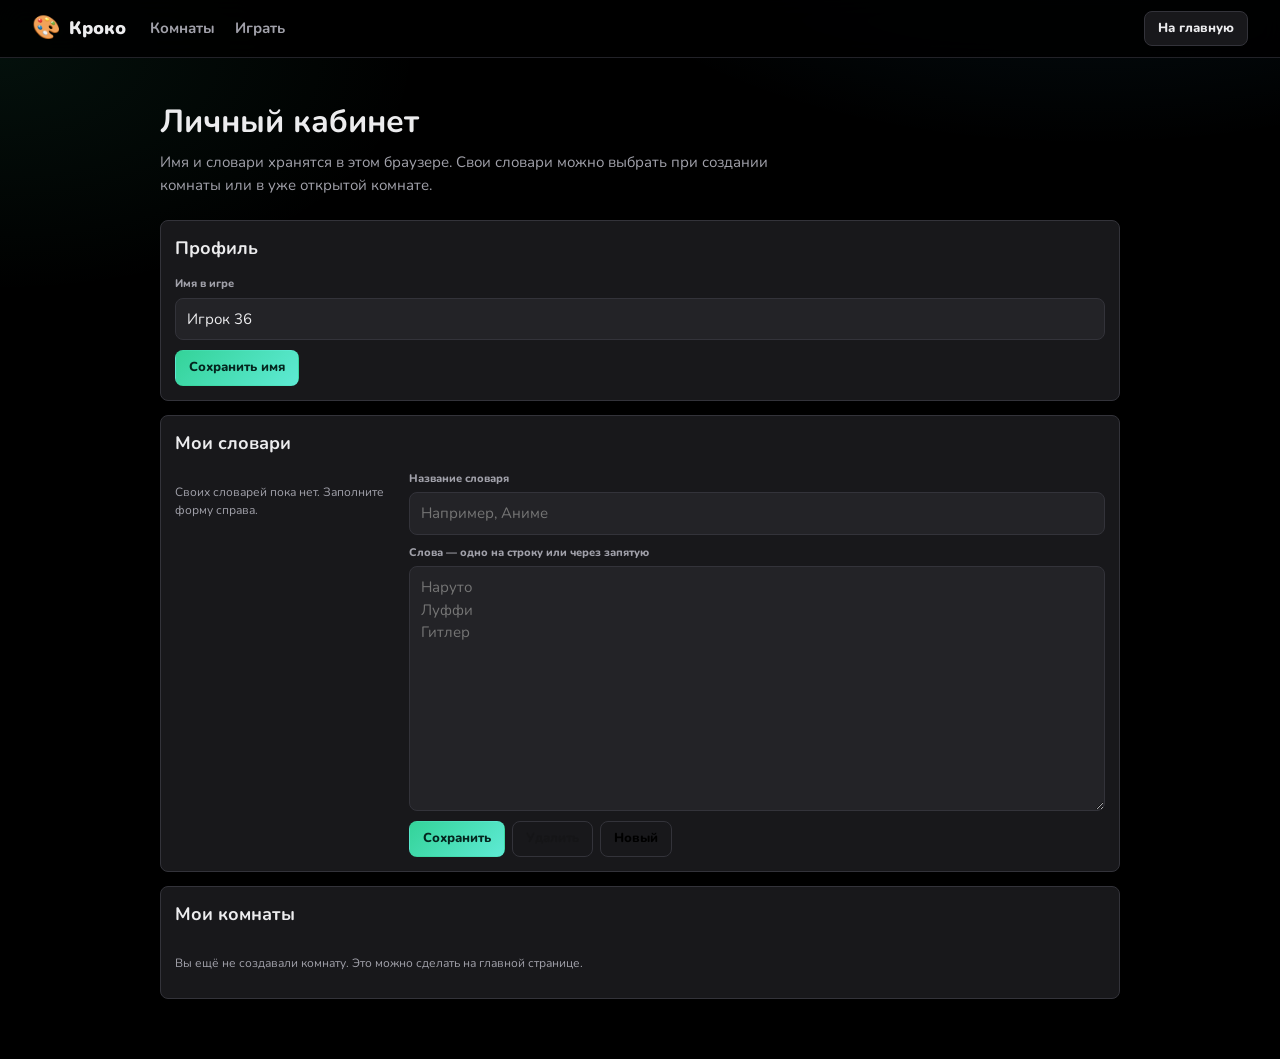
==== cabinet.html @ 7e6cdfc5 "Redesign room, add rooms/dictionaries and rewrite brushes - Compact croch-like room layout with perm" ====
<!doctype html>
<html lang="ru">
<head>
  <meta charset="utf-8">
  <meta name="viewport" content="width=device-width, initial-scale=1">
  <title>Личный кабинет — Кроко</title>
  <link rel="icon" href="data:image/svg+xml,<svg xmlns='http://www.w3.org/2000/svg' viewBox='0 0 100 100'><text y='.9em' font-size='90'>🎨</text></svg>">
  <link rel="stylesheet" href="styles.css">
</head>
<body data-page="cabinet">
  <header class="topbar">
    <a class="brand" href="index.html"><span class="brand-mark">🎨</span><span>Кроко</span></a>
    <nav class="topnav"><a href="index.html">Комнаты</a><a href="game.html">Играть</a></nav>
    <a class="button ghost small" href="index.html">На главную</a>
  </header>

  <main class="cabinet">
    <div class="cabinet-head">
      <h1>Личный кабинет</h1>
      <p class="muted">Имя и словари хранятся в этом браузере. Свои словари можно выбрать при создании комнаты или в уже открытой комнате.</p>
    </div>

    <div class="cabinet-grid">
      <section class="card cabinet-card">
        <h2>Профиль</h2>
        <form id="profileForm">
          <label><span>Имя в игре</span><input id="profileName" maxlength="20" required></label>
          <button class="button primary small" type="submit">Сохранить имя</button>
        </form>
        <p class="saved-line" id="profileSaved" hidden>Сохранено</p>
      </section>

      <section class="card cabinet-card grow-card">
        <h2>Мои словари</h2>
        <div class="dict-layout">
          <div class="dict-list" id="dictList"></div>
          <form class="dict-editor" id="dictForm">
            <label><span>Название словаря</span><input id="dictName" maxlength="30" placeholder="Например, Аниме" required></label>
            <label>
              <span>Слова — одно на строку или через запятую</span>
              <textarea id="dictWords" rows="10" placeholder="Наруто&#10;Луффи&#10;Гитлер" required></textarea>
            </label>
            <div class="dict-actions">
              <button class="button primary small" type="submit">Сохранить</button>
              <button class="button ghost small" id="dictDelete" type="button">Удалить</button>
              <button class="button ghost small" id="dictNew" type="button">Новый</button>
            </div>
          </form>
        </div>
      </section>

      <section class="card cabinet-card">
        <h2>Мои комнаты</h2>
        <div class="my-rooms" id="myRooms"></div>
      </section>
    </div>
  </main>

  <script src="mqtt.min.js"></script>
  <script src="app.js"></script>
  <script src="cabinet.js"></script>
</body>
</html>
---- styles.css ----
@import url('https://fonts.googleapis.com/css2?family=Nunito:wght@400;600;700;800;900&display=swap');

:root {
  --bg: #000000;
  --surface: #18181b;
  --surface-2: #232327;
  --line: #33333a;
  --text: #ececee;
  --muted: #a1a1aa;
  --green: #34d399;
  --sky: #38bdf8;
  --violet: #a78bfa;
  --danger: #fb7185;
  --radius: 8px;
}

* { box-sizing: border-box; }
[hidden] { display: none !important; }
html { scroll-behavior: smooth; }

body {
  margin: 0;
  min-height: 100vh;
  color: var(--text);
  background:
    radial-gradient(900px 420px at 85% -10%, rgba(56, 189, 248, .10), transparent 60%),
    radial-gradient(700px 400px at 0% 5%, rgba(52, 211, 153, .08), transparent 60%),
    var(--bg);
  font-family: Nunito, ui-rounded, "Segoe UI", Roboto, Arial, sans-serif;
  font-size: 15px;
  line-height: 1.5;
}
a { color: inherit; text-decoration: none; }
button, input, select, textarea { font: inherit; }
button { cursor: pointer; }
.muted { color: var(--muted); }

.topbar {
  position: sticky;
  top: 0;
  z-index: 50;
  display: flex;
  align-items: center;
  gap: 24px;
  height: 58px;
  padding: 0 clamp(12px, 3vw, 32px);
  border-bottom: 1px solid #222228;
  background: rgba(0, 0, 0, .86);
  backdrop-filter: blur(12px);
}
.brand { display: inline-flex; align-items: center; gap: 8px; font-size: 18px; font-weight: 900; }
.brand-mark { font-size: 23px; }
.topnav { display: flex; gap: 20px; margin-right: auto; color: var(--muted); font-weight: 700; }
.topnav a:hover { color: var(--text); }

.button {
  display: inline-flex;
  align-items: center;
  justify-content: center;
  gap: 6px;
  padding: 10px 16px;
  border: 1px solid transparent;
  border-radius: var(--radius);
  font-weight: 800;
  transition: filter .15s ease, transform .15s ease;
}
.button:hover { filter: brightness(1.08); transform: translateY(-1px); }
.button.primary { color: #04251e; background: linear-gradient(135deg, var(--green), #5eead4); }
.button.ghost { border-color: var(--line); background: var(--surface); }
.button.small { padding: 7px 13px; font-size: 13px; }
.button.danger { color: #fff; background: #7f1d2e; }

.live-dot { display: inline-block; width: 8px; height: 8px; border-radius: 50%; background: var(--green); box-shadow: 0 0 0 4px rgba(52, 211, 153, .12); }
.live-dot.off { background: var(--muted); box-shadow: none; }
.card { padding: 14px; border: 1px solid var(--line); border-radius: var(--radius); background: var(--surface); }
.card h3 { display: flex; align-items: center; justify-content: space-between; margin: 0 0 12px; font-size: 13px; font-weight: 800; }
.count { color: var(--green); font-size: 11px; }
.label { color: var(--muted); font-size: 10px; font-weight: 900; text-transform: uppercase; letter-spacing: .09em; }
.link-button { border: 0; padding: 0; color: var(--sky); background: transparent; font-size: 12px; font-weight: 700; text-decoration: underline; }

/* Главная */
.home { max-width: 1180px; margin: 0 auto; padding: 0 20px 60px; }
.hero { display: grid; grid-template-columns: minmax(0, 1.15fr) minmax(280px, .85fr); align-items: center; gap: 40px; padding: 70px 0 62px; }
.eyebrow { display: inline-flex; align-items: center; gap: 9px; margin-bottom: 16px; color: var(--green); font-size: 12px; font-weight: 900; text-transform: uppercase; letter-spacing: .09em; }
.hero h1 { margin: 0 0 16px; font-size: clamp(38px, 5.5vw, 64px); line-height: 1.04; letter-spacing: -.04em; }
.hero h1 span { background: linear-gradient(90deg, var(--green), var(--sky), var(--violet)); -webkit-background-clip: text; background-clip: text; color: transparent; }
.lead { max-width: 580px; margin: 0 0 24px; color: #c3c8cf; font-size: 17px; }
.hero-actions { display: flex; flex-wrap: wrap; gap: 10px; margin-bottom: 26px; }
.hero-stats { display: flex; gap: 28px; }
.hero-stats div { display: grid; }
.hero-stats b { font-size: 24px; }
.hero-stats span { color: var(--muted); font-size: 11px; }

.hero-art { position: relative; min-height: 270px; }
.sheet { padding: 14px; border: 1px solid var(--line); border-radius: 14px; background: var(--surface); box-shadow: 0 22px 50px rgba(0, 0, 0, .45); transform: rotate(-2deg); }
.sheet-top { display: flex; gap: 6px; margin-bottom: 8px; }
.sheet-top i { width: 8px; height: 8px; border-radius: 50%; background: var(--danger); }
.sheet-top i:nth-child(2) { background: #fbbf24; }
.sheet-top i:nth-child(3) { background: var(--green); }
.doodle { display: block; width: 100%; height: 190px; padding: 8px; border-radius: 8px; background: #f8faf9; }
.sheet-word { margin-top: 8px; color: var(--muted); font-size: 12px; }
.sheet-word b { color: var(--green); letter-spacing: .18em; }
.bubble { position: absolute; right: -4px; bottom: 14px; padding: 8px 14px; border-radius: 12px 12px 12px 4px; background: var(--green); color: #04251e; font-weight: 900; transform: rotate(5deg); }

.rooms, .create-section { padding: 18px 0; }
.section-heading { display: flex; align-items: flex-end; justify-content: space-between; gap: 20px; margin-bottom: 16px; }
.section-heading h2, .how h2 { margin: 0 0 3px; font-size: 26px; letter-spacing: -.02em; }
.section-heading p { margin: 0; }
.room-list { display: grid; grid-template-columns: repeat(auto-fill, minmax(280px, 1fr)); gap: 12px; }
.room-card { display: flex; align-items: center; gap: 14px; padding: 16px; border: 1px solid var(--line); border-radius: var(--radius); background: var(--surface); transition: border-color .15s ease, transform .15s ease; }
.room-card:hover { border-color: rgba(52, 211, 153, .65); transform: translateY(-2px); }
.room-emoji { display: grid; place-items: center; flex: 0 0 46px; height: 46px; border-radius: 8px; background: rgba(52, 211, 153, .12); font-size: 24px; }
.room-info { flex: 1; min-width: 0; }
.room-info h3 { margin: 0 0 2px; font-size: 16px; }
.room-info p { margin: 0; color: var(--muted); font-size: 12px; }
.room-side { display: grid; justify-items: end; gap: 6px; }
.room-online { display: flex; align-items: center; gap: 6px; color: var(--muted); font-size: 11px; }
.room-online b { color: var(--text); }

.create-form { display: grid; grid-template-columns: 1fr 220px auto; align-items: end; gap: 12px; }
.create-form label, .cabinet-card label, .dict-editor label { display: grid; gap: 5px; }
.create-form label > span, .cabinet-card label > span, .dict-editor label > span { color: var(--muted); font-size: 11px; font-weight: 800; }
input, select, textarea {
  width: 100%;
  padding: 9px 11px;
  border: 1px solid var(--line);
  border-radius: var(--radius);
  outline: 0;
  background: var(--surface-2);
  color: var(--text);
}
input:focus, select:focus, textarea:focus { border-color: var(--green); }
textarea { resize: vertical; }

.how { margin-top: 26px; padding-top: 30px; border-top: 1px solid var(--line); }
.steps { display: grid; grid-template-columns: repeat(3, 1fr); gap: 12px; margin-top: 16px; }
.steps article { padding: 16px; border: 1px solid var(--line); border-radius: var(--radius); background: var(--surface); }
.steps article > span { display: grid; place-items: center; width: 26px; height: 26px; border-radius: 6px; background: rgba(52, 211, 153, .14); color: var(--green); font-weight: 900; }
.steps h3 { margin: 8px 0 3px; font-size: 15px; }
.steps p { margin: 0; color: var(--muted); font-size: 12px; }
.footer { max-width: 1180px; margin: 0 auto; padding: 18px 20px 32px; border-top: 1px solid var(--line); color: var(--muted); font-size: 11px; }
.footer a { color: var(--sky); }

/* Игра */
.game-topbar { height: 52px; gap: 16px; }
.room-meta { display: flex; align-items: center; gap: 10px; margin-right: auto; font-size: 12px; color: var(--muted); }
.room-meta strong { color: var(--text); font-size: 14px; font-weight: 900; }
.room-badge { padding: 2px 7px; border-radius: 5px; background: rgba(167, 139, 250, .16); color: var(--violet); font-size: 10px; font-weight: 900; }
.dict-label { display: none; }
.dict-select { width: auto; max-width: 180px; padding: 4px 8px; font-size: 11px; }
.top-actions { display: flex; align-items: center; gap: 7px; }
.connection { color: var(--muted); font-size: 11px; }
.connection.online { color: var(--green); }

.game-shell {
  display: grid;
  grid-template-columns: 128px minmax(0, 820px) 300px;
  justify-content: center;
  align-items: start;
  gap: 12px;
  padding: 12px;
}

.tool-rail {
  position: sticky;
  top: 64px;
  display: flex;
  flex-direction: column;
  gap: 8px;
  padding: 10px;
  border: 1px solid var(--line);
  border-radius: var(--radius);
  background: var(--surface);
}
.rail-title, .recent-title { color: var(--muted); font-size: 10px; font-weight: 900; text-transform: uppercase; letter-spacing: .08em; }
.tool-grid { display: grid; grid-template-columns: repeat(2, 1fr); gap: 5px; }
.tool-btn {
  display: grid;
  place-items: center;
  aspect-ratio: 1;
  padding: 0;
  border: 1px solid var(--line);
  border-radius: 7px;
  background: var(--surface-2);
  color: #d7dbe0;
}
.tool-btn svg { width: 20px; height: 20px; }
.tool-btn:hover { border-color: var(--sky); }
.tool-btn.active { border-color: var(--green); background: rgba(52, 211, 153, .16); color: var(--green); }
.rail-sep { height: 1px; background: var(--line); }
.rail-label { display: flex; justify-content: space-between; color: var(--muted); font-size: 10px; font-weight: 800; }
.rail-label b { color: var(--text); }
.tool-rail input[type="range"] { width: 100%; padding: 0; accent-color: var(--green); }
.color-row { display: grid; grid-template-columns: 34px 1fr; gap: 4px; }
.color-row input[type="color"] { width: 34px; height: 32px; padding: 2px; border: 1px solid var(--line); border-radius: 6px; background: var(--surface-2); }
.color-row input[type="text"] { min-width: 0; padding: 5px 4px; font-size: 9px; }
.recent-colors { display: grid; grid-template-columns: repeat(4, 1fr); gap: 4px; }
.recent-color { height: 20px; padding: 0; border: 1px solid var(--line); border-radius: 5px; }
.rail-actions { display: grid; gap: 5px; }
.rail-button { padding: 7px 4px; border: 1px solid var(--line); border-radius: 6px; background: var(--surface-2); color: var(--text); font-size: 10px; font-weight: 800; }
.rail-button:hover { border-color: var(--sky); }
.rail-button.danger:hover { border-color: var(--danger); color: var(--danger); }

.stage { min-width: 0; }
.wordbar {
  display: flex;
  align-items: center;
  justify-content: space-between;
  gap: 16px;
  margin-bottom: 10px;
  padding: 10px 14px;
  border: 1px solid var(--line);
  border-radius: var(--radius);
  background: var(--surface);
}
.word-block { display: grid; justify-items: start; }
.word-block strong { max-width: 380px; overflow: hidden; color: var(--green); font-size: 24px; letter-spacing: .13em; text-overflow: ellipsis; white-space: nowrap; }
.round-info { display: flex; align-items: center; gap: 14px; color: var(--muted); font-size: 11px; }
.round-info b { color: var(--text); }
.timer { padding: 4px 8px; border-radius: 6px; background: var(--surface-2); color: var(--green); font-size: 13px; font-weight: 900; }

.canvas-wrap {
  position: relative;
  width: auto;
  max-width: 100%;
  height: clamp(340px, calc(100vh - 210px), 570px);
  aspect-ratio: 4 / 3;
  margin: 0 auto;
  overflow: hidden;
  border: 1px solid var(--line);
  border-radius: 10px;
  background: #fff;
  box-shadow: 0 16px 40px rgba(0, 0, 0, .45);
}
#drawCanvas { display: block; width: 100%; height: 100%; touch-action: none; }
.brush-cursor {
  position: absolute;
  z-index: 5;
  border: 1px solid rgba(0, 0, 0, .85);
  border-radius: 50%;
  box-shadow: 0 0 0 1px rgba(255, 255, 255, .9);
  pointer-events: none;
  transform: translate(-50%, -50%);
}
.canvas-overlay {
  position: absolute;
  inset: 0;
  display: grid;
  place-content: center;
  justify-items: center;
  gap: 3px;
  background: rgba(0, 0, 0, .72);
  color: #fff;
  text-align: center;
}
.canvas-overlay > span { font-size: 36px; }
.canvas-overlay p { margin: 0; }
.stage-footer { display: flex; justify-content: space-between; gap: 10px; padding: 8px 4px 0; font-size: 11px; }

.side-panel { display: flex; flex-direction: column; gap: 10px; min-height: 0; }
.players-card { flex: 0 0 auto; max-height: 220px; }
.players { display: grid; gap: 5px; max-height: 160px; margin: 0; padding: 0; overflow: auto; list-style: none; }
.player { display: flex; align-items: center; gap: 7px; padding: 5px 7px; border-radius: 6px; background: var(--surface-2); font-size: 11px; }
.avatar { display: grid; place-items: center; flex: 0 0 22px; width: 22px; height: 22px; border-radius: 6px; color: #06231d; font-weight: 900; }
.player-name { flex: 1; overflow: hidden; text-overflow: ellipsis; white-space: nowrap; }
.player-tag { color: var(--green); font-size: 9px; font-weight: 900; }
.ban-btn { padding: 2px 5px; border: 1px solid rgba(251, 113, 133, .35); border-radius: 4px; background: transparent; color: var(--danger); font-size: 9px; font-weight: 900; }
.ban-btn:hover { background: rgba(251, 113, 133, .14); }
.chat-card { display: flex; flex: 1; flex-direction: column; min-height: 260px; }
.messages { display: flex; flex: 1; flex-direction: column; gap: 5px; min-height: 0; max-height: calc(100vh - 330px); overflow-y: auto; padding-right: 2px; }
.message { padding: 5px 8px; border-radius: 6px; background: var(--surface-2); font-size: 11px; }
.message b { color: var(--green); }
.message.system { border: 1px dashed var(--line); background: transparent; color: var(--muted); }
.message.hit { border: 1px solid var(--green); background: rgba(52, 211, 153, .1); }
.chat-form { display: flex; gap: 6px; margin-top: 8px; }
.chat-form input { min-width: 0; }
.chat-form .button { flex: 0 0 auto; }

/* Кабинет */
.cabinet { max-width: 1000px; margin: 0 auto; padding: 40px 20px 60px; }
.cabinet-head h1 { margin: 0 0 5px; font-size: 32px; }
.cabinet-head p { max-width: 640px; margin: 0 0 24px; }
.cabinet-grid { display: grid; gap: 14px; }
.cabinet-card h2 { margin: 0 0 14px; font-size: 18px; }
.cabinet-card form { display: grid; gap: 10px; justify-items: start; }
.cabinet-card form label { width: 100%; }
.saved-line { margin: 8px 0 0; color: var(--green); font-size: 12px; font-weight: 800; }
.dict-layout { display: grid; grid-template-columns: 220px 1fr; gap: 14px; }
.dict-list { display: grid; align-content: start; gap: 6px; }
.dict-item { display: flex; align-items: center; justify-content: space-between; gap: 8px; padding: 8px 10px; border: 1px solid var(--line); border-radius: 6px; background: var(--surface-2); font-size: 12px; text-align: left; }
.dict-item.active { border-color: var(--green); color: var(--green); }
.dict-item small { color: var(--muted); }
.dict-editor { display: grid; gap: 10px; }
.dict-actions { display: flex; flex-wrap: wrap; gap: 7px; }
.my-rooms { display: grid; gap: 6px; }
.my-room { display: flex; align-items: center; justify-content: space-between; gap: 10px; padding: 8px 10px; border-radius: 6px; background: var(--surface-2); font-size: 12px; }
.my-room a { color: var(--sky); font-weight: 800; }
.empty { color: var(--muted); font-size: 12px; }

.modal { width: min(400px, calc(100vw - 30px)); padding: 20px; border: 1px solid var(--line); border-radius: 12px; background: var(--surface); color: var(--text); }
.modal::backdrop { background: rgba(0, 0, 0, .75); }
.modal h3 { margin: 0 0 4px; }
.modal p { margin: 0 0 12px; font-size: 12px; }
.modal input { margin-bottom: 12px; }

@media (max-width: 1200px) {
  .game-shell { grid-template-columns: 128px minmax(0, 1fr); }
  .side-panel { grid-column: 1 / -1; display: grid; grid-template-columns: 1fr 1fr; }
  .messages { max-height: 260px; }
}
@media (max-width: 820px) {
  .topnav { display: none; }
  .hero, .steps, .dict-layout { grid-template-columns: 1fr; }
  .hero-art { display: none; }
  .create-form { grid-template-columns: 1fr; }
  .game-shell { grid-template-columns: 104px minmax(0, 1fr); padding: 8px; gap: 8px; }
  .tool-rail { top: 60px; padding: 7px; }
  .side-panel { grid-template-columns: 1fr; }
  .room-meta .dict-label, .dict-select { display: none; }
  .wordbar { flex-wrap: wrap; }
}
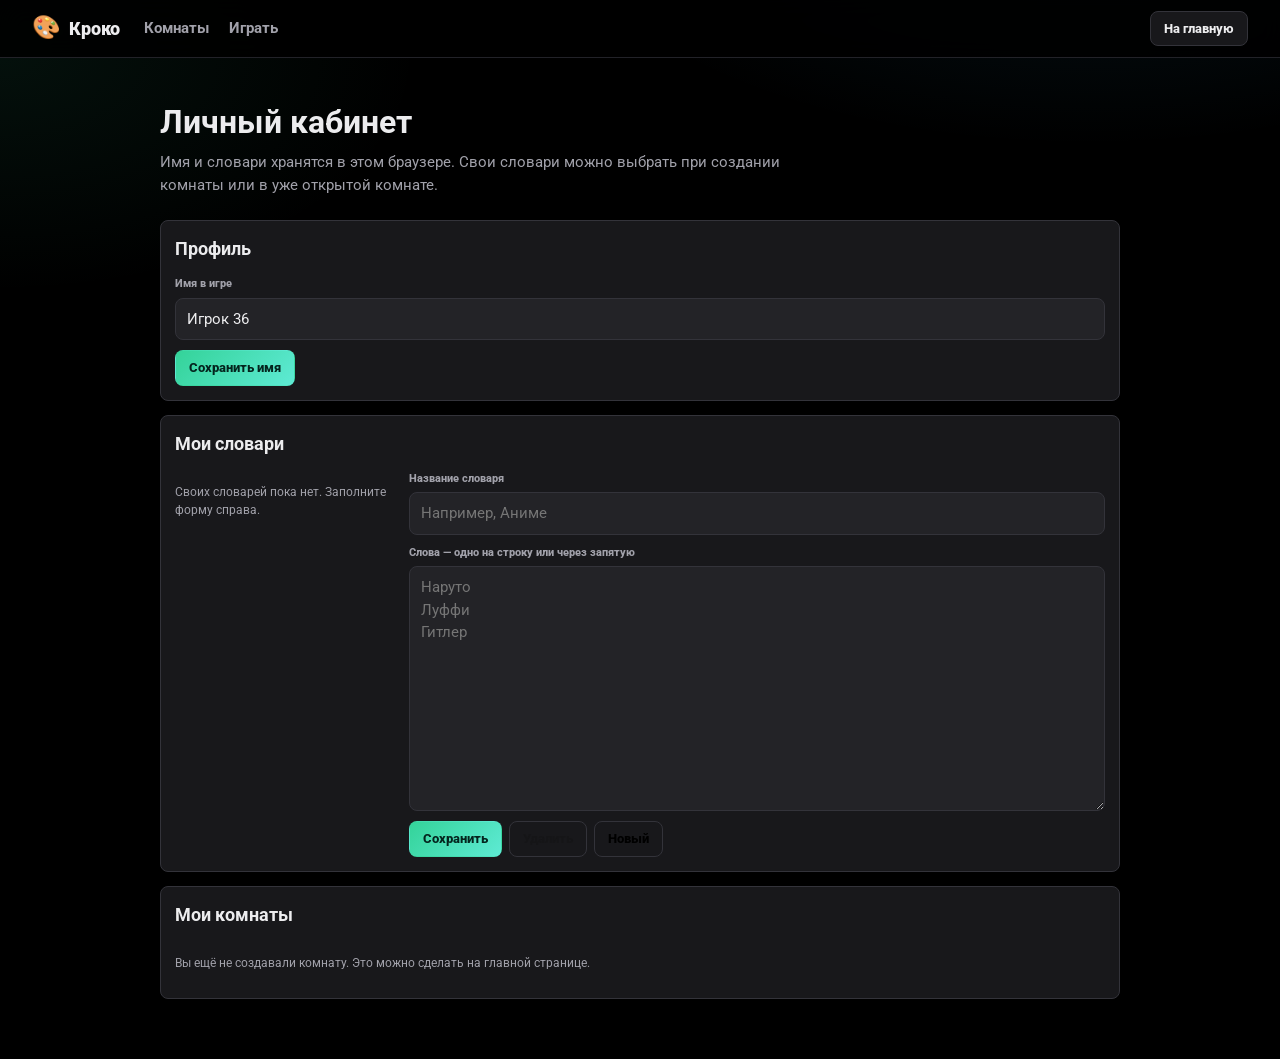
==== commit 50540dd3: "Rework drawing tools, dictionaries, timer and moderation" ====
--- a/cabinet.html
+++ b/cabinet.html
@@ -5,6 +5,9 @@
   <meta name="viewport" content="width=device-width, initial-scale=1">
   <title>Личный кабинет — Кроко</title>
   <link rel="icon" href="data:image/svg+xml,<svg xmlns='http://www.w3.org/2000/svg' viewBox='0 0 100 100'><text y='.9em' font-size='90'>🎨</text></svg>">
+  <link rel="preconnect" href="https://fonts.googleapis.com">
+  <link rel="preconnect" href="https://fonts.gstatic.com" crossorigin>
+  <link href="https://fonts.googleapis.com/css2?family=Roboto:wght@400;500;700;900&display=swap" rel="stylesheet">
   <link rel="stylesheet" href="styles.css">
 </head>
 <body data-page="cabinet">
--- a/styles.css
+++ b/styles.css
@@ -1,4 +1,4 @@
-@import url('https://fonts.googleapis.com/css2?family=Nunito:wght@400;600;700;800;900&display=swap');
+/* Roboto подключается в HTML через Google Fonts. */
 
 :root {
   --bg: #000000;
@@ -26,7 +26,7 @@
     radial-gradient(900px 420px at 85% -10%, rgba(56, 189, 248, .10), transparent 60%),
     radial-gradient(700px 400px at 0% 5%, rgba(52, 211, 153, .08), transparent 60%),
     var(--bg);
-  font-family: Nunito, ui-rounded, "Segoe UI", Roboto, Arial, sans-serif;
+  font-family: Roboto, "Segoe UI", Arial, sans-serif;
   font-size: 15px;
   line-height: 1.5;
 }
@@ -117,9 +117,23 @@
 .room-online { display: flex; align-items: center; gap: 6px; color: var(--muted); font-size: 11px; }
 .room-online b { color: var(--text); }
 
-.create-form { display: grid; grid-template-columns: 1fr 220px auto; align-items: end; gap: 12px; }
+.create-form { display: grid; grid-template-columns: 1fr minmax(220px, 340px) auto; align-items: end; gap: 12px; }
 .create-form label, .cabinet-card label, .dict-editor label { display: grid; gap: 5px; }
 .create-form label > span, .cabinet-card label > span, .dict-editor label > span { color: var(--muted); font-size: 11px; font-weight: 800; }
+.create-dicts { display: flex; flex-wrap: wrap; gap: 6px; max-height: 96px; overflow-y: auto; }
+.create-dict-check {
+  display: inline-flex;
+  align-items: center;
+  gap: 6px;
+  padding: 5px 8px;
+  border: 1px solid var(--line);
+  border-radius: 6px;
+  background: var(--surface-2);
+  font-size: 11px;
+  cursor: pointer;
+}
+.create-dict-check input { accent-color: var(--green); }
+.create-dict-check small { color: var(--muted); font-size: 9px; }
 input, select, textarea {
   width: 100%;
   padding: 9px 11px;
@@ -147,7 +161,6 @@
 .room-meta strong { color: var(--text); font-size: 14px; font-weight: 900; }
 .room-badge { padding: 2px 7px; border-radius: 5px; background: rgba(167, 139, 250, .16); color: var(--violet); font-size: 10px; font-weight: 900; }
 .dict-label { display: none; }
-.dict-select { width: auto; max-width: 180px; padding: 4px 8px; font-size: 11px; }
 .top-actions { display: flex; align-items: center; gap: 7px; }
 .connection { color: var(--muted); font-size: 11px; }
 .connection.online { color: var(--green); }
@@ -191,15 +204,18 @@
 .rail-label { display: flex; justify-content: space-between; color: var(--muted); font-size: 10px; font-weight: 800; }
 .rail-label b { color: var(--text); }
 .tool-rail input[type="range"] { width: 100%; padding: 0; accent-color: var(--green); }
-.color-row { display: grid; grid-template-columns: 34px 1fr; gap: 4px; }
-.color-row input[type="color"] { width: 34px; height: 32px; padding: 2px; border: 1px solid var(--line); border-radius: 6px; background: var(--surface-2); }
-.color-row input[type="text"] { min-width: 0; padding: 5px 4px; font-size: 9px; }
-.recent-colors { display: grid; grid-template-columns: repeat(4, 1fr); gap: 4px; }
-.recent-color { height: 20px; padding: 0; border: 1px solid var(--line); border-radius: 5px; }
+.rail-hint { margin-top: -4px; color: var(--muted); font-size: 9px; }
+.palette { display: grid; grid-template-columns: repeat(6, 1fr); gap: 4px; }
+.swatch { height: 20px; padding: 0; border: 1px solid var(--line); border-radius: 5px; }
+.swatch.active { border-color: var(--green); box-shadow: 0 0 0 1px var(--green); }
+.empty-swatch { height: 20px; border: 1px dashed var(--line); border-radius: 5px; }
 .rail-actions { display: grid; gap: 5px; }
 .rail-button { padding: 7px 4px; border: 1px solid var(--line); border-radius: 6px; background: var(--surface-2); color: var(--text); font-size: 10px; font-weight: 800; }
 .rail-button:hover { border-color: var(--sky); }
 .rail-button.danger:hover { border-color: var(--danger); color: var(--danger); }
+.tool-rail.disabled .tool-btn:not(.tool-sep),
+.tool-rail.disabled .knob,
+.tool-rail.disabled .pipette-btn { opacity: .45; }
 
 .stage { min-width: 0; }
 .wordbar {
@@ -242,31 +258,53 @@
   pointer-events: none;
   transform: translate(-50%, -50%);
 }
-.canvas-overlay {
+.hit-toast {
   position: absolute;
-  inset: 0;
-  display: grid;
-  place-content: center;
-  justify-items: center;
-  gap: 3px;
-  background: rgba(0, 0, 0, .72);
+  z-index: 8;
+  pointer-events: none;
+  top: 14px;
+  left: 50%;
+  padding: 9px 16px;
+  border: 2px solid var(--green);
+  border-radius: 10px;
+  background: rgba(6, 37, 30, .94);
   color: #fff;
+  font-size: 15px;
+  font-weight: 900;
   text-align: center;
-}
-.canvas-overlay > span { font-size: 36px; }
-.canvas-overlay p { margin: 0; }
+  white-space: nowrap;
+  box-shadow: 0 10px 28px rgba(0, 0, 0, .5);
+  transform: translateX(-50%);
+  animation: hit-pop 2.4s ease forwards;
+}
+.canvas-wrap.celebrate { animation: canvas-pulse 2.4s ease; }
+@keyframes hit-pop {
+  0% { opacity: 0; transform: translate(-50%, -18px) scale(.85); }
+  12% { opacity: 1; transform: translate(-50%, 0) scale(1.05); }
+  24% { transform: translate(-50%, 0) scale(1); }
+  80% { opacity: 1; }
+  100% { opacity: 0; transform: translate(-50%, -10px) scale(.98); }
+}
+@keyframes canvas-pulse {
+  0%, 100% { box-shadow: 0 16px 40px rgba(0, 0, 0, .45); }
+  25%, 65% { box-shadow: 0 0 0 3px rgba(52, 211, 153, .75), 0 16px 40px rgba(0, 0, 0, .45); }
+}
 .stage-footer { display: flex; justify-content: space-between; gap: 10px; padding: 8px 4px 0; font-size: 11px; }
 
-.side-panel { display: flex; flex-direction: column; gap: 10px; min-height: 0; }
-.players-card { flex: 0 0 auto; max-height: 220px; }
-.players { display: grid; gap: 5px; max-height: 160px; margin: 0; padding: 0; overflow: auto; list-style: none; }
+.side-panel { display: flex; flex-direction: column; min-height: 0; }
+.panel-tabs { display: grid; grid-template-columns: repeat(3, 1fr); gap: 3px; padding: 3px; border: 1px solid var(--line); border-radius: var(--radius); background: var(--surface); }
+.panel-tab { padding: 7px 4px; border: 0; border-radius: 6px; background: transparent; color: var(--muted); font-size: 11px; font-weight: 800; }
+.panel-tab:hover { color: var(--text); }
+.panel-tab.active { background: var(--surface-2); color: var(--green); }
+.tab-count { margin-left: 3px; color: var(--green); font-size: 9px; }
+.tab-panel { display: flex; flex: 1; flex-direction: column; min-height: 260px; margin-top: 8px; }
+.players { display: grid; gap: 5px; margin: 0; padding: 0; overflow: auto; list-style: none; }
 .player { display: flex; align-items: center; gap: 7px; padding: 5px 7px; border-radius: 6px; background: var(--surface-2); font-size: 11px; }
 .avatar { display: grid; place-items: center; flex: 0 0 22px; width: 22px; height: 22px; border-radius: 6px; color: #06231d; font-weight: 900; }
 .player-name { flex: 1; overflow: hidden; text-overflow: ellipsis; white-space: nowrap; }
 .player-tag { color: var(--green); font-size: 9px; font-weight: 900; }
 .ban-btn { padding: 2px 5px; border: 1px solid rgba(251, 113, 133, .35); border-radius: 4px; background: transparent; color: var(--danger); font-size: 9px; font-weight: 900; }
 .ban-btn:hover { background: rgba(251, 113, 133, .14); }
-.chat-card { display: flex; flex: 1; flex-direction: column; min-height: 260px; }
 .messages { display: flex; flex: 1; flex-direction: column; gap: 5px; min-height: 0; max-height: calc(100vh - 330px); overflow-y: auto; padding-right: 2px; }
 .message { padding: 5px 8px; border-radius: 6px; background: var(--surface-2); font-size: 11px; }
 .message b { color: var(--green); }
@@ -275,6 +313,22 @@
 .chat-form { display: flex; gap: 6px; margin-top: 8px; }
 .chat-form input { min-width: 0; }
 .chat-form .button { flex: 0 0 auto; }
+
+.settings-panel { overflow: hidden; }
+.settings-scroll { display: grid; gap: 14px; max-height: calc(100vh - 180px); overflow-y: auto; padding-right: 3px; }
+.settings-block { display: grid; gap: 8px; }
+.settings-block h3 { margin: 0; font-size: 13px; font-weight: 900; }
+.settings-line, .settings-note { margin: 0; font-size: 10px; }
+.settings-field { display: grid; gap: 4px; }
+.settings-field > span { color: var(--muted); font-size: 10px; font-weight: 800; }
+.settings-subhead { margin-top: 4px; color: var(--muted); font-size: 10px; font-weight: 900; text-transform: uppercase; letter-spacing: .06em; }
+.inline-profile { display: grid; grid-template-columns: 1fr auto; align-items: end; gap: 6px; }
+.inline-profile .saved-line { grid-column: 1 / -1; margin: -2px 0 0; font-size: 10px; }
+.inline-dict-list { display: grid; gap: 4px; max-height: 96px; overflow-y: auto; }
+.inline-dict-actions { display: flex; flex-wrap: wrap; gap: 5px; }
+.settings-link { justify-self: start; margin-top: 2px; }
+.settings-panel select, .settings-panel input, .settings-panel textarea { padding: 7px 8px; font-size: 11px; }
+.settings-panel select:disabled { opacity: .55; }
 
 /* Кабинет */
 .cabinet { max-width: 1000px; margin: 0 auto; padding: 40px 20px 60px; }
@@ -305,8 +359,9 @@
 
 @media (max-width: 1200px) {
   .game-shell { grid-template-columns: 128px minmax(0, 1fr); }
-  .side-panel { grid-column: 1 / -1; display: grid; grid-template-columns: 1fr 1fr; }
+  .side-panel { grid-column: 1 / -1; }
   .messages { max-height: 260px; }
+  .settings-scroll { max-height: 400px; }
 }
 @media (max-width: 820px) {
   .topnav { display: none; }
@@ -315,7 +370,246 @@
   .create-form { grid-template-columns: 1fr; }
   .game-shell { grid-template-columns: 104px minmax(0, 1fr); padding: 8px; gap: 8px; }
   .tool-rail { top: 60px; padding: 7px; }
-  .side-panel { grid-template-columns: 1fr; }
-  .room-meta .dict-label, .dict-select { display: none; }
+  .side-panel { grid-column: 1 / -1; }
+  .room-meta .dict-label { display: none; }
   .wordbar { flex-wrap: wrap; }
-}
+  .panel-tabs { grid-template-columns: repeat(3, 1fr); }
+}
+
+/* Новый интерфейс комнаты: кисти, кружки, кляксы и масштаб */
+.tool-grid { grid-template-columns: 1fr; gap: 6px; }
+.tool-btn {
+  display: flex;
+  align-items: center;
+  justify-content: flex-start;
+  gap: 8px;
+  aspect-ratio: auto;
+  height: 38px;
+  padding: 0 8px;
+  font-size: 11px;
+  font-weight: 700;
+}
+.tool-btn svg { flex: 0 0 20px; width: 20px; height: 20px; }
+.tool-btn .tool-name { overflow: hidden; text-overflow: ellipsis; white-space: nowrap; }
+.tool-btn.tool-sep {
+  height: 1px;
+  padding: 0;
+  border: 0;
+  background: var(--line);
+  pointer-events: none;
+}
+.tool-btn.tool-sep:hover { border-color: var(--line); }
+
+.knob-block { display: grid; justify-items: center; gap: 4px; }
+.knob {
+  display: grid;
+  place-items: center;
+  width: 64px;
+  height: 64px;
+  border: 4px solid var(--green);
+  border-radius: 50%;
+  background: radial-gradient(circle at 35% 30%, rgba(255,255,255,.18), transparent 55%), var(--surface-2);
+  color: var(--text);
+  font-size: 15px;
+  font-weight: 900;
+  box-shadow: 0 0 0 3px rgba(52, 211, 153, .12), inset 0 0 16px rgba(0,0,0,.35);
+  touch-action: none;
+  user-select: none;
+}
+.knob:hover { transform: scale(1.03); }
+.knob.dragging { transform: scale(1.07); box-shadow: 0 0 0 5px rgba(52, 211, 153, .2); }
+.alpha-knob {
+  border-color: var(--sky);
+  box-shadow: 0 0 0 3px rgba(56, 189, 248, .12), inset 0 0 16px rgba(0,0,0,.35);
+}
+.alpha-knob.dragging { box-shadow: 0 0 0 5px rgba(56, 189, 248, .2); }
+.knob-caption { color: var(--muted); font-size: 10px; text-align: center; }
+.pipette-btn, .toggle-btn {
+  width: 100%;
+  padding: 7px 6px;
+  border: 1px solid var(--line);
+  border-radius: 6px;
+  background: var(--surface-2);
+  color: var(--text);
+  font-size: 10px;
+  font-weight: 800;
+}
+.pipette-btn:hover, .toggle-btn:hover { border-color: var(--sky); }
+.pipette-btn.active, .toggle-btn.active {
+  border-color: var(--green);
+  background: rgba(52, 211, 153, .16);
+  color: var(--green);
+}
+
+.canvas-wrap {
+  width: min(100%, calc(1000px * var(--canvas-zoom, 1)));
+  height: auto;
+  margin: 0 auto;
+  cursor: none;
+}
+#drawCanvas { width: 100%; height: auto; cursor: none; }
+#draftCanvas { position: absolute; inset: 0; width: 100%; height: 100%; pointer-events: none; }
+.brush-cursor.shape-square { border-radius: 2px; }
+.brush-cursor.shape-circle { border-radius: 50%; }
+.brush-cursor.shape-stripe { border-radius: 2px; background: rgba(52, 211, 153, .14); }
+.brush-cursor.shape-stripe::after {
+  content: '';
+  position: absolute;
+  top: 50%;
+  left: 12%;
+  width: 76%;
+  height: 2px;
+  background: currentColor;
+  transform: translateY(-50%);
+}
+
+.zoom-bar {
+  display: flex;
+  align-items: center;
+  justify-content: center;
+  gap: 6px;
+  margin-top: 8px;
+  color: var(--muted);
+  font-size: 11px;
+}
+.zoom-btn {
+  min-width: 30px;
+  padding: 4px 8px;
+  border: 1px solid var(--line);
+  border-radius: 6px;
+  background: var(--surface-2);
+  color: var(--text);
+  font-weight: 800;
+}
+.zoom-btn:hover { border-color: var(--sky); }
+.zoom-btn.wide { min-width: 70px; font-size: 10px; }
+
+.color-dock {
+  display: flex;
+  align-items: center;
+  justify-content: center;
+  gap: 14px;
+  margin-top: 10px;
+  padding: 10px 12px;
+  border: 1px solid var(--line);
+  border-radius: 12px;
+  background: var(--surface);
+}
+.ink-blobs { display: flex; align-items: center; justify-content: center; flex-wrap: wrap; gap: 7px; }
+.ink-blob {
+  width: 27px;
+  height: 27px;
+  padding: 0;
+  border: 0;
+  border-radius: 47% 53% 62% 38% / 55% 42% 58% 45%;
+  box-shadow: inset 0 1px 2px rgba(255,255,255,.35), 0 2px 4px rgba(0,0,0,.35);
+  transition: transform .15s ease, outline-color .15s ease;
+}
+.ink-blob:nth-child(3n) { border-radius: 62% 38% 44% 56% / 42% 58% 42% 58%; }
+.ink-blob:nth-child(4n) { border-radius: 38% 62% 55% 45% / 60% 45% 55% 40%; }
+.ink-blob:hover { transform: scale(1.12) rotate(-4deg); }
+.ink-blob.active { outline: 2px solid var(--green); outline-offset: 2px; transform: scale(1.14); }
+.empty-blob { width: 27px; height: 27px; border: 1px dashed var(--line); border-radius: 50%; }
+.bg-square {
+  position: relative;
+  flex: 0 0 36px;
+  width: 36px;
+  height: 36px;
+  border: 2px solid var(--line);
+  border-radius: 6px;
+  background: #fff;
+  box-shadow: 0 2px 6px rgba(0,0,0,.3);
+}
+.bg-square-label {
+  position: absolute;
+  bottom: -15px;
+  left: 50%;
+  color: var(--muted);
+  font-size: 8px;
+  text-transform: uppercase;
+  transform: translateX(-50%);
+}
+.dock-tool {
+  flex: 0 0 36px;
+  width: 36px;
+  height: 36px;
+  border: 1px solid var(--line);
+  border-radius: 8px;
+  background: var(--surface-2);
+  font-size: 16px;
+}
+.dock-tool:hover { border-color: var(--sky); }
+
+.color-editor { display: grid; gap: 8px; margin-top: 8px; padding: 10px; }
+.color-editor-row { display: grid; grid-template-columns: 1fr 110px; gap: 8px; align-items: end; }
+.color-editor-row label { display: grid; gap: 4px; color: var(--muted); font-size: 10px; font-weight: 700; }
+.color-editor input[type="color"] { width: 100%; height: 34px; padding: 2px; border: 1px solid var(--line); border-radius: 6px; background: var(--surface-2); }
+.color-editor input[type="text"] { width: 100%; padding: 7px; font-size: 12px; }
+
+.palette-popover {
+  position: fixed;
+  z-index: 60;
+  width: 250px;
+  padding: 10px;
+  box-shadow: 0 18px 45px rgba(0,0,0,.65);
+}
+.popover-head { display: flex; align-items: center; justify-content: space-between; margin-bottom: 8px; font-size: 11px; }
+.popover-close { border: 0; background: transparent; color: var(--muted); font-size: 18px; line-height: 1; }
+.popover-more { width: 100%; margin-top: 8px; }
+
+.message { font-size: 14px; line-height: 1.45; }
+.message.old { opacity: .42; }
+.chat-form input { font-size: 14px; }
+.react-bar { display: flex; gap: 6px; margin-top: 4px; }
+.react-btn {
+  padding: 2px 6px;
+  border: 1px solid var(--line);
+  border-radius: 5px;
+  background: transparent;
+  color: var(--muted);
+  font-size: 11px;
+}
+.react-btn:hover, .react-btn.mine { border-color: var(--green); color: var(--green); }
+
+.dict-check-list { display: grid; gap: 4px; max-height: 150px; overflow-y: auto; padding-right: 3px; }
+.dict-check {
+  display: flex;
+  align-items: center;
+  gap: 8px;
+  padding: 6px 8px;
+  border: 1px solid var(--line);
+  border-radius: 6px;
+  background: var(--surface-2);
+  font-size: 11px;
+  cursor: pointer;
+}
+.dict-check input { accent-color: var(--green); }
+.dict-check span { flex: 1; overflow: hidden; text-overflow: ellipsis; white-space: nowrap; }
+.dict-check small { color: var(--muted); }
+
+.blacklist-block { margin-top: 10px; padding-top: 8px; border-top: 1px solid var(--line); }
+.ban-list { display: grid; gap: 5px; max-height: 140px; overflow-y: auto; }
+.ban-row { display: flex; align-items: center; gap: 8px; padding: 6px 8px; border-radius: 6px; background: var(--surface-2); font-size: 11px; }
+.ban-row span { flex: 1; overflow: hidden; text-overflow: ellipsis; white-space: nowrap; }
+.unban-btn {
+  padding: 2px 6px;
+  border: 1px solid rgba(52, 211, 153, .35);
+  border-radius: 4px;
+  background: transparent;
+  color: var(--green);
+  font-size: 9px;
+  font-weight: 900;
+}
+.unban-btn:hover { background: rgba(52, 211, 153, .12); }
+.ban-empty { color: var(--muted); font-size: 10px; }
+
+.drawer-chip { display: inline-flex; align-items: center; gap: 6px; padding: 4px 8px; border-radius: 20px; background: var(--surface-2); }
+.chip-dot { width: 7px; height: 7px; border-radius: 50%; background: var(--green); box-shadow: 0 0 0 3px rgba(52, 211, 153, .15); }
+
+@media (max-width: 820px) {
+  .tool-btn { height: 34px; }
+  .knob { width: 56px; height: 56px; }
+  .color-dock { flex-wrap: wrap; gap: 10px; }
+  .color-editor-row { grid-template-columns: 1fr; }
+  .word-block strong { font-size: 18px; }
+}
